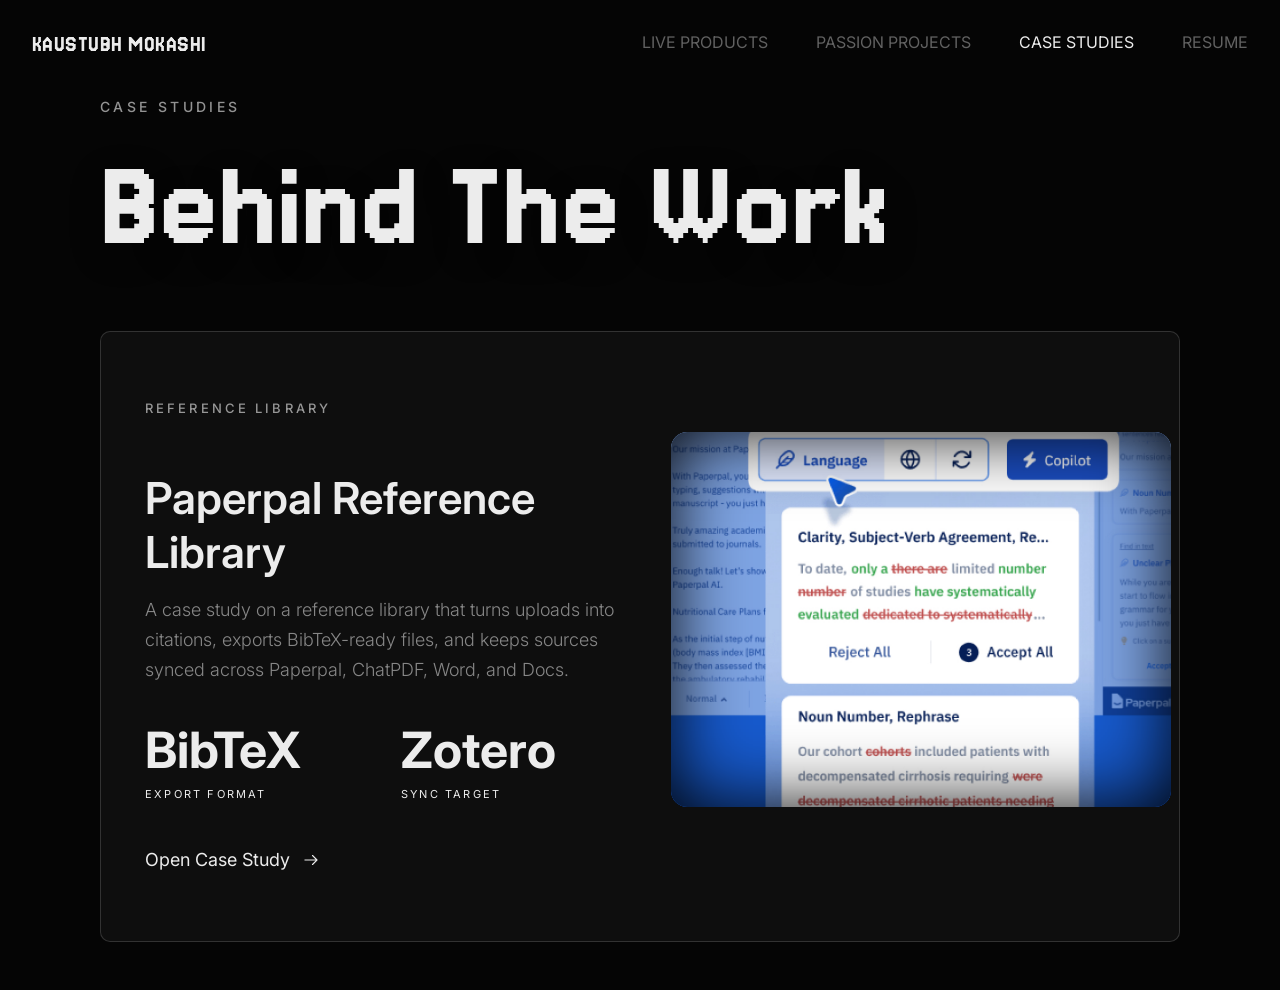
==== case-studies.html @ 6aa4294c "Fix CSV fetch for local and hosted" ====
<!DOCTYPE html>
<html lang="en">
  <head>
    <meta charset="UTF-8" />
    <meta name="viewport" content="width=device-width, initial-scale=1.0" />
    <title>Case Studies | Kaustubh Mokashi</title>
    <meta property="og:title" content="Kaustubh Mokashi — Case Studies" />
    <meta property="og:description" content="UX case studies and product narratives by Kaustubh Mokashi." />
    <meta property="og:image" content="./thumbnail.svg" />
    <meta property="og:type" content="website" />
    <meta name="twitter:card" content="summary_large_image" />
    <meta name="twitter:title" content="Kaustubh Mokashi — Case Studies" />
    <meta name="twitter:description" content="UX case studies and product narratives by Kaustubh Mokashi." />
    <meta name="twitter:image" content="./thumbnail.svg" />
    <link rel="preconnect" href="https://fonts.googleapis.com" />
    <link rel="preconnect" href="https://fonts.gstatic.com" crossorigin />
    <link
      href="https://fonts.googleapis.com/css2?family=Inter:wght@300;400;500;600&family=Jersey+15&family=Noto+Sans:wght@300;400;500;600&family=Oswald:wght@400&display=swap"
      rel="stylesheet"
    />
    <link rel="icon" type="image/svg+xml" href="./favicon.svg?v=1" />
    <link rel="stylesheet" href="./styles.css?v=19" />
  </head>
  <body class="page-live">
    <a class="site-title site-title-link" href="https://www.kaustubhmokashi.com">KAUSTUBH MOKASHI</a>
    <button
      class="top-menu-toggle"
      type="button"
      aria-expanded="false"
      aria-controls="primary-menu"
      aria-label="Open menu"
    >
      <span></span>
      <span></span>
      <span></span>
    </button>
    <nav class="top-menu" id="primary-menu" aria-label="Primary">
      <a class="top-menu-link" href="./live-products.html">Live Products</a>
      <a class="top-menu-link" href="./passion-projects.html">Passion projects</a>
      <a class="top-menu-link is-active" href="./case-studies.html">Case Studies</a>
      <a class="top-menu-link" href="./resume.html">Resume</a>
    </nav>
    <svg class="drag-guide" aria-hidden="true">
      <line class="drag-guide-line" x1="0" y1="0" x2="0" y2="0"></line>
    </svg>
    <div class="drag-guide-label" aria-hidden="true">
      <span class="drag-guide-text">dx: 0,  dy: 0</span>
    </div>
    <main class="page-shell page-shell-centered">
      <section
        class="page-panel page-panel-centered page-panel-live"
        aria-label="Case Studies"
        data-csv="./data/case-studies.csv"
      >
        <p class="page-kicker">Case Studies</p>
        <h1
          class="page-heading case-studies-heading repairable-title"
          data-repairable-title="case-studies-page-title"
        >
          <span class="repairable-text-content">Behind The Work</span>
          <span
            class="interactive-corner interactive-corner-top-left text-edit-corner"
            aria-hidden="true"
          ></span>
          <span
            class="interactive-corner interactive-corner-top-right text-edit-corner"
            aria-hidden="true"
          ></span>
          <span
            class="interactive-corner interactive-corner-bottom-left text-edit-corner"
            aria-hidden="true"
          ></span>
          <span
            class="interactive-corner interactive-corner-bottom-right text-edit-corner"
            aria-hidden="true"
          ></span>
        </h1>
        <article
          class="product-block product-block-centered product-block-live product-block-featured-live"
          aria-labelledby="case-study-paperpal-title"
          data-csv-index="1"
        >
          <div class="product-block-top" aria-label="Paperpal Reference Library overview">
            <div class="product-block-body product-block-body-centered">
              <div class="product-block-header product-block-header-centered">
                <p class="product-block-kicker">Reference Library</p>
                <h2
                  class="product-block-title repairable-title"
                  id="case-study-paperpal-title"
                  data-repairable-title="case-study-paperpal-title"
                >
                  <span class="repairable-text-content">Paperpal Reference Library</span>
                  <span
                    class="interactive-corner interactive-corner-top-left text-edit-corner"
                    aria-hidden="true"
                  ></span>
                  <span
                    class="interactive-corner interactive-corner-top-right text-edit-corner"
                    aria-hidden="true"
                  ></span>
                  <span
                    class="interactive-corner interactive-corner-bottom-left text-edit-corner"
                    aria-hidden="true"
                  ></span>
                  <span
                    class="interactive-corner interactive-corner-bottom-right text-edit-corner"
                    aria-hidden="true"
                  ></span>
                </h2>
              </div>
              <p class="product-body-copy">
                A case study on a reference library that turns uploads into citations, exports
                BibTeX-ready files, and keeps sources synced across Paperpal, ChatPDF, Word, and Docs.
              </p>
              <div class="product-stats-row" aria-label="Paperpal Reference Library highlights">
                <div class="product-stat">
                  <span class="product-stat-value">BibTeX</span>
                  <span class="product-stat-label">Export Format</span>
                </div>
                <div class="product-stat">
                  <span class="product-stat-value">Zotero</span>
                  <span class="product-stat-label">Sync Target</span>
                </div>
              </div>
              <a
                class="product-block-link product-block-link-full"
                href="./case-studies/paperpal-reference-library.html"
              >
                Open Case Study
                <svg class="cta-arrow" aria-hidden="true" viewBox="0 0 22 22" role="presentation"><path fill-rule="evenodd" clip-rule="evenodd" d="M12.3473 5.01405C12.4762 4.8853 12.651 4.81299 12.8332 4.81299C13.0154 4.81299 13.1901 4.8853 13.319 5.01405L18.819 10.5141C18.9478 10.643 19.0201 10.8177 19.0201 10.9999C19.0201 11.1821 18.9478 11.3568 18.819 11.4857L13.319 16.9857C13.2561 17.0533 13.1802 17.1074 13.0958 17.145C13.0115 17.1826 12.9205 17.2028 12.8281 17.2044C12.7358 17.2061 12.6441 17.1891 12.5585 17.1545C12.4729 17.1199 12.3952 17.0685 12.3299 17.0032C12.2646 16.9379 12.2131 16.8601 12.1786 16.7745C12.144 16.6889 12.127 16.5972 12.1286 16.5049C12.1303 16.4126 12.1505 16.3216 12.188 16.2372C12.2256 16.1529 12.2798 16.077 12.3473 16.014L16.674 11.6874H3.6665C3.48417 11.6874 3.3093 11.615 3.18037 11.486C3.05144 11.3571 2.979 11.1822 2.979 10.9999C2.979 10.8175 3.05144 10.6427 3.18037 10.5137C3.3093 10.3848 3.48417 10.3124 3.6665 10.3124H16.674L12.3473 5.98572C12.2186 5.85681 12.1463 5.68207 12.1463 5.49988C12.1463 5.3177 12.2186 5.14296 12.3473 5.01405Z"/></svg>
              </a>
            </div>
            <div class="product-visual-column">
              <figure class="product-visual-placeholder" aria-label="Paperpal Reference Library image placeholder">
                <div class="product-visual-frame">
                  <span class="product-visual-label">Case Study Preview</span>
                </div>
              </figure>
            </div>
          </div>
        </article>
      </section>
    </main>
    <div class="personal-cursor" aria-hidden="true">
      <svg
        width="22"
        height="22"
        viewBox="0 0 22 22"
        fill="none"
        xmlns="http://www.w3.org/2000/svg"
      >
        <g filter="url(#personal-cursor-shadow)">
          <path
            d="M7.70778 17.5249L2.56947 2.844C2.28453 2.02988 3.09489 1.2611 3.89289 1.58848L17.9799 7.36777C18.9193 7.75316 18.7528 9.13125 17.7487 9.28187L12.0025 10.1438C11.5989 10.2043 11.2725 10.5041 11.178 10.9011L9.62444 17.4261C9.39316 18.3975 8.03764 18.4673 7.70778 17.5249Z"
            fill="#FFF"
            stroke="#FFF"
            stroke-width="1"
          />
        </g>
        <defs>
          <filter
            id="personal-cursor-shadow"
            x="0.00000977516"
            y="-0.00000548363"
            width="21.1108"
            height="21.7046"
            filterUnits="userSpaceOnUse"
            color-interpolation-filters="sRGB"
          >
            <feFlood flood-opacity="0" result="BackgroundImageFix" />
            <feColorMatrix
              in="SourceAlpha"
              type="matrix"
              values="0 0 0 0 0 0 0 0 0 0 0 0 0 0 0 0 0 0 127 0"
              result="hardAlpha"
            />
            <feOffset dy="1" />
            <feGaussianBlur stdDeviation="1.005" />
            <feComposite in2="hardAlpha" operator="out" />
            <feColorMatrix
              type="matrix"
              values="0 0 0 0 0 0 0 0 0 0 0 0 0 0 0 0 0 0 0.28 0"
            />
            <feBlend
              mode="normal"
              in2="BackgroundImageFix"
              result="effect1_dropShadow_134_2658"
            />
            <feBlend
              mode="normal"
              in="SourceGraphic"
              in2="effect1_dropShadow_134_2658"
              result="shape"
            />
          </filter>
        </defs>
      </svg>
      <span class="personal-cursor-label">You</span>
    </div>
    <div class="return-cursor" aria-hidden="true">
      <svg
        width="22"
        height="22"
        viewBox="0 0 22 22"
        fill="none"
        xmlns="http://www.w3.org/2000/svg"
      >
        <g filter="url(#return-cursor-shadow)">
          <path
            d="M7.70778 17.5249L2.56947 2.844C2.28453 2.02988 3.09489 1.2611 3.89289 1.58848L17.9799 7.36777C18.9193 7.75316 18.7528 9.13125 17.7487 9.28187L12.0025 10.1438C11.5989 10.2043 11.2725 10.5041 11.178 10.9011L9.62444 17.4261C9.39316 18.3975 8.03764 18.4673 7.70778 17.5249Z"
            fill="#29A146"
            stroke="#FFF"
            stroke-width="1"
          />
        </g>
        <defs>
          <filter
            id="return-cursor-shadow"
            x="0.00000977516"
            y="-0.00000548363"
            width="21.1108"
            height="21.7046"
            filterUnits="userSpaceOnUse"
            color-interpolation-filters="sRGB"
          >
            <feFlood flood-opacity="0" result="BackgroundImageFix" />
            <feColorMatrix
              in="SourceAlpha"
              type="matrix"
              values="0 0 0 0 0 0 0 0 0 0 0 0 0 0 0 0 0 0 127 0"
              result="hardAlpha"
            />
            <feOffset dy="1" />
            <feGaussianBlur stdDeviation="1.005" />
            <feComposite in2="hardAlpha" operator="out" />
            <feColorMatrix
              type="matrix"
              values="0 0 0 0 0 0 0 0 0 0 0 0 0 0 0 0 0 0 0.28 0"
            />
            <feBlend
              mode="normal"
              in2="BackgroundImageFix"
              result="effect1_dropShadow_134_2658"
            />
            <feBlend
              mode="normal"
              in="SourceGraphic"
              in2="effect1_dropShadow_134_2658"
              result="shape"
            />
          </filter>
        </defs>
      </svg>
      <span class="personal-cursor-label return-cursor-label">
        <span class="return-cursor-name">Kaustubh Mokashi</span>
        <span class="return-cursor-comment" data-full-comment=""></span>
        <span class="return-cursor-prompt"></span>
      </span>
    </div>
    <script src="./script.js?v=20"></script>
  </body>
</html>
---- styles.css ----
* {
  box-sizing: border-box;
}

html,
body {
  margin: 0;
  min-height: 100%;
}

body {
  background: #050505;
  overflow-x: hidden;
  overflow-y: auto;
}

body.lightbox-open {
  overflow: hidden;
}

.corner-frame-link {
  position: fixed;
  left: 32px;
  bottom: 32px;
  width: 76px;
  aspect-ratio: 76 / 123;
  display: block;
  user-select: none;
  z-index: 10;
  opacity: 0;
  animation: site-title-fade-in 420ms ease forwards;
  animation-delay: 1.02s;
}

.corner-frame {
  display: block;
  width: 100%;
  height: auto;
  object-fit: contain;
}

.corner-frame-chip {
  position: absolute;
  top: 0;
  left: 50%;
  display: inline-flex;
  align-items: center;
  justify-content: center;
  padding: 6px 8px;
  border-radius: 2px;
  background: #29a146;
  color: #ececec;
  font-family: "Noto Sans", sans-serif;
  font-size: 12px;
  font-weight: 400;
  line-height: 16px;
  letter-spacing: 0;
  white-space: nowrap;
  opacity: 0;
  transform: translate(-50%, calc(-100% - 4px));
  pointer-events: none;
}

a[href]::after,
button::after {
  content: "";
  position: absolute;
  inset: -4px;
  border: 0.5px solid transparent;
  pointer-events: none;
}

a[href]:hover::after,
a[href]:focus-visible::after,
button:hover::after,
button:focus-visible::after {
  border-color: #29a146;
  border-width: 1.5px;
}

.corner-frame-link:hover .corner-frame-chip,
.corner-frame-link:focus-visible .corner-frame-chip {
  opacity: 1;
}

.interactive-corner {
  position: absolute;
  width: 4px;
  height: 4px;
  background: #ececec;
  border: 0.5px solid #29a146;
  box-sizing: border-box;
  opacity: 0;
  pointer-events: none;
}

.interactive-corner-top-left {
  top: -6px;
  left: -6px;
}

.interactive-corner-top-right {
  top: -6px;
  right: -6px;
}

.interactive-corner-bottom-left {
  bottom: -6px;
  left: -6px;
}

.interactive-corner-bottom-right {
  right: -6px;
  bottom: -6px;
}

html,
body,
body *,
body *::before,
body *::after {
  cursor:
    url("data:image/svg+xml,%3Csvg xmlns='http://www.w3.org/2000/svg' width='1' height='1' viewBox='0 0 1 1'%3E%3C/svg%3E")
      0 0,
    none !important;
}

.site-title {
  position: absolute;
  top: 32px;
  left: 32px;
  margin: 0;
  color: #ececec;
  font-family: "Jersey 15", sans-serif;
  font-size: 24px;
  font-weight: 400;
  line-height: 1;
  letter-spacing: 0.02em;
  opacity: 0;
  animation: site-title-fade-in 420ms ease forwards;
  animation-delay: 1.02s;
}

.site-title-link {
  display: inline-block;
  padding: 8px 16px;
  margin: -8px -16px;
  text-decoration: none;
}

.site-title-link::after {
  inset: 0;
}

.top-menu {
  position: absolute;
  top: 32px;
  right: 32px;
  display: flex;
  align-items: center;
  justify-content: flex-end;
  gap: 48px;
  z-index: 40;
  opacity: 0;
  animation: site-title-fade-in 420ms ease forwards;
  animation-delay: 1.02s;
}

.top-menu-toggle {
  display: none;
  position: fixed;
  top: 32px;
  right: 32px;
  width: 20px;
  height: 20px;
  padding: 0;
  border: 0;
  background: transparent;
  z-index: 45;
  opacity: 0;
  animation: site-title-fade-in 420ms ease forwards;
  animation-delay: 1.02s;
}

.top-menu-toggle span {
  position: absolute;
  left: 0;
  width: 20px;
  height: 1.5px;
  background: #ececec;
  transform-origin: center;
  transition: transform 160ms ease, opacity 160ms ease;
}

.top-menu-toggle span:nth-child(1) {
  top: 3px;
}

.top-menu-toggle span:nth-child(2) {
  top: 9px;
}

.top-menu-toggle span:nth-child(3) {
  top: 15px;
}

body.menu-open .top-menu-toggle span:nth-child(1) {
  transform: translateY(6px) rotate(45deg);
}

body.menu-open .top-menu-toggle span:nth-child(2) {
  opacity: 0;
}

body.menu-open .top-menu-toggle span:nth-child(3) {
  transform: translateY(-6px) rotate(-45deg);
}

.top-menu-link {
  position: relative;
  display: inline-block;
  padding: 8px 16px;
  margin: -8px -16px;
  color: rgba(236, 236, 236, 0.4);
  font-family: "Inter", sans-serif;
  font-size: 16px;
  font-weight: 400;
  line-height: normal;
  text-decoration: none;
  text-transform: uppercase;
}

.top-menu-link::after {
  inset: 0;
}

.top-menu-link:hover,
.top-menu-link:focus-visible {
  color: #ececec;
}

.top-menu-link.is-active {
  color: #ececec;
}

.page-shell {
  min-height: 100vh;
  padding: 100px 32px 48px 100px;
  display: flex;
  align-items: flex-start;
  justify-content: flex-start;
}

.page-panel {
  width: min(100%, 1200px);
  display: flex;
  flex-direction: column;
  align-items: flex-start;
  gap: 20px;
  text-align: left;
}

.page-passion {
  position: relative;
}

.page-passion::before,
.page-passion::after {
  content: "";
  position: fixed;
  pointer-events: none;
  z-index: 0;
  border-radius: 999px;
  filter: blur(48px);
}

.page-passion::before {
  top: 120px;
  right: 6vw;
  width: 360px;
  height: 360px;
  background: radial-gradient(circle, rgba(210, 79, 41, 0.22) 0%, rgba(210, 79, 41, 0) 72%);
}

.page-passion::after {
  top: 520px;
  left: 4vw;
  width: 420px;
  height: 420px;
  background: radial-gradient(circle, rgba(41, 161, 70, 0.14) 0%, rgba(41, 161, 70, 0) 72%);
}

.page-panel-passion {
  position: relative;
  z-index: 1;
  gap: 32px;
}

.page-panel-passion::before {
  display: none;
}

.page-panel-passion .page-kicker {
  color: rgba(236, 236, 236, 0.62);
}

.page-panel-passion .page-heading {
  max-width: 1200px;
  white-space: nowrap;
  text-shadow: 0 10px 34px rgba(0, 0, 0, 0.32);
}

.page-panel-passion .page-copy {
  max-width: 980px;
  color: rgba(236, 236, 236, 0.66);
}

.page-live {
  position: relative;
}

.page-live::before,
.page-live::after {
  content: "";
  position: fixed;
  pointer-events: none;
  z-index: 0;
  border-radius: 999px;
  filter: blur(48px);
}

.page-live::before {
  top: 120px;
  right: 8vw;
  width: 380px;
  height: 380px;
  background: radial-gradient(circle, rgba(41, 161, 70, 0.18) 0%, rgba(41, 161, 70, 0) 72%);
}

.page-live::after {
  top: 520px;
  left: 5vw;
  width: 460px;
  height: 460px;
  background: radial-gradient(circle, rgba(60, 118, 255, 0.14) 0%, rgba(60, 118, 255, 0) 72%);
}

.page-passion::before,
.page-passion::after,
.page-live::before,
.page-live::after {
  display: none;
}

.page-panel-live {
  position: relative;
  z-index: 1;
  gap: 32px;
}

.page-panel-live::before {
  display: none;
}

.page-panel-live .page-kicker {
  color: rgba(236, 236, 236, 0.62);
}

.page-panel-live .page-heading {
  max-width: 1200px;
  white-space: nowrap;
  text-shadow: 0 10px 34px rgba(0, 0, 0, 0.32);
}

.page-panel-live .page-copy {
  max-width: 980px;
  color: rgba(236, 236, 236, 0.66);
}

.case-studies-heading {
  font-size: clamp(54px, 8vw, 112px);
  letter-spacing: 0;
}

.page-shell-centered {
  padding-inline: 32px;
  justify-content: center;
}

.page-panel-centered {
  width: 1080px;
  max-width: calc(100vw - 64px);
  align-items: flex-start;
  text-align: left;
}

.page-kicker {
  margin: 0;
  color: rgba(236, 236, 236, 0.54);
  font-family: "Inter", sans-serif;
  font-size: 14px;
  font-weight: 500;
  line-height: 1;
  letter-spacing: 0.24em;
  text-transform: uppercase;
}

.page-heading {
  margin: 0;
  color: #ececec;
  font-family: "Jersey 15", sans-serif;
  font-size: clamp(60px, 12vw, 132px);
  font-weight: 400;
  line-height: 0.92;
  letter-spacing: 0;
  max-width: calc(100vw - 132px);
  white-space: normal;
}

.page-copy {
  margin: 0;
  max-width: 920px;
  color: rgba(236, 236, 236, 0.72);
  font-family: "Inter", sans-serif;
  font-size: clamp(16px, 2.2vw, 20px);
  font-weight: 300;
  line-height: 1.5;
}

.passion-repo-callout {
  width: min(100%, 1080px);
  margin-top: 24px;
  padding: 20px 24px;
  border: 1px solid rgba(236, 236, 236, 0.14);
  background:
    linear-gradient(135deg, rgba(236, 236, 236, 0.05), rgba(236, 236, 236, 0.015)),
    linear-gradient(180deg, rgba(210, 79, 41, 0.08), rgba(210, 79, 41, 0)),
    rgba(8, 8, 8, 0.96);
  box-shadow: 0 20px 60px rgba(0, 0, 0, 0.26);
  display: flex;
  align-items: center;
  justify-content: space-between;
  gap: 24px;
  position: relative;
  overflow: hidden;
}

.passion-repo-callout::before {
  content: "";
  position: absolute;
  top: 0;
  left: 0;
  bottom: 0;
  width: 3px;
  background: linear-gradient(180deg, #ececec 0%, #29a146 100%);
  opacity: 0.8;
}

.passion-repo-callout::after {
  content: "";
  position: absolute;
  right: -80px;
  bottom: -120px;
  width: 240px;
  height: 240px;
  border-radius: 999px;
  background: none;
  filter: none;
  pointer-events: none;
  display: none;
}

.passion-repo-callout-copy {
  position: relative;
  z-index: 1;
  display: flex;
  flex-direction: column;
  gap: 8px;
  max-width: 680px;
}

.passion-repo-callout-kicker {
  margin: 0;
  color: rgba(236, 236, 236, 0.54);
  font-family: "Inter", sans-serif;
  font-size: 13px;
  font-weight: 500;
  line-height: 1;
  letter-spacing: 0.24em;
  text-transform: uppercase;
}

.passion-repo-callout-text {
  margin: 0;
  color: rgba(236, 236, 236, 0.72);
  font-family: "Inter", sans-serif;
  font-size: 16px;
  font-weight: 300;
  line-height: 1.55;
  white-space: nowrap;
}

.passion-repo-callout-link {
  flex: 0 0 auto;
  margin-top: 0;
  min-width: 196px;
  position: relative;
  z-index: 1;
}

.product-block {
  width: min(100%, 1080px);
  margin-top: 32px;
  padding: 0;
  border-radius: 10px;
  border: 1px solid rgba(236, 236, 236, 0.16);
  background: rgba(236, 236, 236, 0.04);
  box-shadow: none;
  position: relative;
  overflow: hidden;
  opacity: 1;
  transform: translateY(0);
  transition: opacity 900ms ease, transform 900ms ease;
}

.reveal-ready .product-block {
  opacity: 0;
  transform: translateY(32px);
}

.reveal-ready .product-block.is-visible {
  opacity: 1;
  transform: translateY(0);
}

@media (prefers-reduced-motion: reduce) {
  .reveal-ready .product-block {
    opacity: 1;
    transform: translateY(0);
  }
}

.product-block-passion {
  background: rgba(236, 236, 236, 0.04);
}

.product-block-passion::before {
  content: "";
  position: absolute;
  inset: 0;
  background: none;
  pointer-events: none;
}

.product-block-live {
  background: rgba(236, 236, 236, 0.04);
}

.product-block-live::before {
  content: "";
  position: absolute;
  inset: 0;
  background: none;
  pointer-events: none;
}

.product-block-live > * {
  position: relative;
  z-index: 1;
}

.product-block-featured-live {
  border-color: rgba(236, 236, 236, 0.16);
  background: rgba(236, 236, 236, 0.04);
  box-shadow: none;
}

.product-block-featured-live::before {
  background: none;
}

.product-block-passion > * {
  position: relative;
  z-index: 1;
}

.product-block-featured-passion {
  border-color: rgba(236, 236, 236, 0.16);
  background: rgba(236, 236, 236, 0.04);
  box-shadow: none;
}

.product-block-featured-passion::before {
  background: none;
}

.product-feature-flag {
  margin: 0;
  display: inline-flex;
  align-items: center;
  gap: 10px;
  color: #ececec;
  font-family: "Inter", sans-serif;
  font-size: 12px;
  font-weight: 600;
  line-height: 1;
  letter-spacing: 0.2em;
  text-transform: uppercase;
}

.product-feature-flag::before {
  content: "";
  width: 10px;
  height: 10px;
  border-radius: 999px;
  background: #29a146;
  box-shadow: 0 0 18px rgba(41, 161, 70, 0.55);
}

.product-block-featured-passion::after {
  top: 20px;
  right: 20px;
  font-size: 28px;
  color: rgba(236, 236, 236, 0.14);
}

.project-lock {
  position: relative;
  overflow: visible;
}

.project-lock-mount {
  min-height: 0;
}

.project-lock-placeholder {
  min-height: 0;
  border: none;
  background:
    linear-gradient(rgba(236, 236, 236, 0.02), rgba(236, 236, 236, 0.02)),
    #0a0a0a;
}

.project-lock-overlay {
  position: absolute;
  top: 0;
  right: -48px;
  bottom: 0;
  left: -48px;
  display: flex;
  align-items: center;
  justify-content: center;
  padding: 32px;
  background: rgba(5, 5, 5, 0.28);
  backdrop-filter: blur(18px);
  -webkit-backdrop-filter: blur(18px);
  opacity: 0;
  pointer-events: none;
  transition: opacity 180ms ease;
  z-index: 6;
}


.project-lock.is-locked .project-lock-overlay {
  opacity: 1;
  pointer-events: auto;
}

.project-lock-panel {
  width: min(100%, 520px);
  padding: 32px;
  border: 1px solid rgba(236, 236, 236, 0.16);
  background: rgba(5, 5, 5, 0.84);
}

.project-lock-eyebrow {
  margin: 0 0 16px;
  color: rgba(236, 236, 236, 0.54);
  font-family: "Inter", sans-serif;
  font-size: 12px;
  font-weight: 500;
  line-height: 1;
  letter-spacing: 0.2em;
  text-transform: uppercase;
}

.project-lock-title {
  margin: 0;
  color: #ececec;
  font-family: "Inter", sans-serif;
  font-size: 28px;
  font-weight: 500;
  line-height: 1.15;
}

.project-lock-copy {
  margin: 16px 0 0;
  color: rgba(236, 236, 236, 0.72);
  font-family: "Inter", sans-serif;
  font-size: 16px;
  font-weight: 300;
  line-height: 1.6;
}

.project-lock-form {
  display: grid;
  grid-template-columns: minmax(0, 1fr) auto;
  gap: 8px;
  margin-top: 24px;
}

.project-lock-label {
  position: absolute;
  width: 1px;
  height: 1px;
  padding: 0;
  margin: -1px;
  overflow: hidden;
  clip: rect(0, 0, 0, 0);
  white-space: nowrap;
  border: 0;
}

.project-lock-input-wrap {
  position: relative;
}

.project-lock-input {
  min-width: 0;
  width: 100%;
  padding: 16px;
  padding-right: 52px;
  border: 1px solid rgba(236, 236, 236, 0.16);
  border-radius: 0;
  color: #ececec;
  background: rgba(236, 236, 236, 0.06);
  font-family: "Inter", sans-serif;
  font-size: 16px;
  font-weight: 400;
  line-height: 1;
  outline: none;
}

.project-lock-input::placeholder {
  color: rgba(236, 236, 236, 0.32);
}

.project-lock-input:focus {
  border-color: rgba(41, 161, 70, 0.9);
}

.project-lock-visibility {
  position: absolute;
  top: 50%;
  right: 12px;
  display: inline-flex;
  align-items: center;
  justify-content: center;
  width: 28px;
  height: 28px;
  padding: 0;
  border: 0;
  color: rgba(236, 236, 236, 0.72);
  background: transparent;
  transform: translateY(-50%);
  cursor: pointer;
}

.project-lock-visibility-icon {
  display: block;
}

.project-lock-visibility-slash {
  opacity: 1;
}

.project-lock-visibility[aria-pressed="true"] .project-lock-visibility-slash {
  opacity: 0;
}

.project-lock-button {
  padding: 16px 20px;
  border: 0;
  color: #050505;
  background: #ececec;
  font-family: "Inter", sans-serif;
  font-size: 14px;
  font-weight: 500;
  line-height: 1;
  text-transform: uppercase;
  cursor: pointer;
}

.project-lock-error {
  min-height: 18px;
  margin: 12px 0 0;
  color: #f07b9a;
  font-family: "Inter", sans-serif;
  font-size: 13px;
  font-weight: 400;
  line-height: 1.4;
}

.product-block-centered {
  width: 100%;
  margin-inline: auto;
}

.product-block-top {
  display: grid;
  grid-template-columns: minmax(0, 1fr) minmax(0, 508px);
  gap: 48px;
  align-items: start;
}

.product-visual-column {
  display: flex;
  flex-direction: column;
  gap: 16px;
  align-items: flex-end;
  padding-right: 8px;
}

.product-block-header {
  display: flex;
  flex-direction: column;
  align-items: flex-start;
  gap: 16px;
}

.product-header-badges {
  display: flex;
  flex-wrap: wrap;
  align-items: center;
  gap: 10px;
}

.product-block-header-centered {
  align-items: flex-start;
}

.product-block-body {
  padding-top: 70px;
  padding-bottom: 70px;
  padding-left: 44px;
}

.product-block-kicker {
  font-size: 11px;
  font-weight: 400;
  letter-spacing: 0.2em;
  color: #ececec;
}

.product-context-row {
  display: flex;
  flex-wrap: wrap;
  align-items: baseline;
  gap: 12px;
  width: 100%;
}

.product-block-kicker {
  margin: 0;
  color: rgba(236, 236, 236, 0.54);
  font-family: "Inter", sans-serif;
  font-size: 13px;
  font-weight: 500;
  line-height: 1;
  letter-spacing: 0.24em;
  text-transform: uppercase;
}

.product-block-passion .product-block-kicker {
  color: rgba(236, 236, 236, 0.62);
}

.product-block-live .product-block-kicker {
  color: rgba(236, 236, 236, 0.62);
}

.product-sequence {
  margin: 0;
  display: inline-flex;
  align-items: center;
  gap: 8px;
  color: rgba(236, 236, 236, 0.82);
  font-family: "Inter", sans-serif;
  font-size: 18px;
  font-weight: 600;
  line-height: 1;
  letter-spacing: 0.08em;
  text-transform: uppercase;
}

.product-sequence-index {
  color: rgba(236, 236, 236, 0.88);
}

.product-sequence-divider {
  color: rgba(236, 236, 236, 0.46);
  letter-spacing: 0;
}

.product-sequence-label {
  color: rgba(236, 236, 236, 0.56);
  display: none;
}

.product-context-row .product-sequence {
  flex: 0 0 auto;
  margin-top: 0;
}

.product-context-row .product-block-kicker {
  margin: 0;
}

.product-block-featured-live .product-sequence {
  color: rgba(236, 236, 236, 0.76);
}

.product-block-featured-passion .product-sequence {
  color: rgba(236, 236, 236, 0.76);
}

.product-block-featured-live .product-sequence-index {
  color: #29a146;
}

.product-block-featured-live .product-sequence-divider {
  color: rgba(41, 161, 70, 0.54);
}

.product-block-featured-passion .product-sequence-index {
  color: #d24f29;
}

.product-block-featured-passion .product-sequence-divider {
  color: rgba(210, 79, 41, 0.54);
}

.product-block-featured-passion .product-block-title {
  font-size: 44px;
  font-weight: 600;
}

.product-block-featured-live .product-block-title {
  font-size: 44px;
  font-weight: 600;
}

.product-block-passion .product-block-title {
  line-height: 0.98;
}

.product-block-title {
  margin: 0;
  margin-top: 40px;
  color: #ececec;
  font-family: "Inter", sans-serif;
  font-size: 36px;
  font-weight: 700;
  line-height: 54px;
  max-width: 503px;
}

.product-block-title + .product-body-copy {
  margin-top: 24px;
}

.product-stats-row + .product-block-link,
.product-stats-row + .product-block-link-row {
  margin-top: 24px;
}

.product-stats-row {
  display: flex;
  align-items: flex-start;
  gap: 100px;
  margin-top: 24px;
}

.product-stat {
  display: flex;
  flex-direction: column;
  gap: 12px;
}

.product-stat-value {
  color: #ececec;
  font-family: "Inter", sans-serif;
  font-size: 50px;
  font-weight: 700;
  line-height: 1;
}

.product-stat-label {
  color: #ececec;
  font-family: "Inter", sans-serif;
  font-size: 11px;
  font-weight: 400;
  letter-spacing: 0.2em;
  text-transform: uppercase;
}

@media (max-width: 900px) {
  .product-stats-row {
    gap: 48px;
    margin-top: 24px;
  }
}

.product-block-meta {
  display: grid;
  grid-template-columns: repeat(2, minmax(0, 1fr));
  gap: 24px;
  width: 100%;
}

.case-study-layout {
  display: flex;
  flex-direction: column;
  gap: 32px;
  margin-top: 32px;
}

.case-study-section {
  display: flex;
  flex-direction: column;
  gap: 12px;
  padding: 24px;
  border-radius: 16px;
  border: 1px solid rgba(41, 161, 70, 0.18);
  background: rgba(5, 5, 5, 0.8);
  box-shadow:
    inset 0 1px 0 rgba(236, 236, 236, 0.06),
    0 16px 48px rgba(0, 0, 0, 0.4);
}

.case-study-section .product-block-kicker {
  color: rgba(41, 161, 70, 0.9);
  font-weight: 600;
  letter-spacing: 0.28em;
}

.case-study-section .product-body-copy {
  color: rgba(236, 236, 236, 0.9);
  font-size: 17px;
  line-height: 1.75;
}

.case-study-accent {
  color: #29a146;
  font-weight: 600;
}

.case-study-list {
  margin: 0;
  padding-left: 18px;
  color: rgba(236, 236, 236, 0.88);
  font-family: "Inter", sans-serif;
  font-size: 16px;
  line-height: 1.6;
}

.case-study-gallery {
  display: grid;
  grid-template-columns: repeat(2, minmax(0, 1fr));
  gap: 16px;
  margin-top: 24px;
}

.case-study-gallery-compact {
  grid-template-columns: repeat(2, minmax(0, 1fr));
  gap: 12px;
}

.case-study-figure {
  margin: 0;
  border-radius: 12px;
  overflow: hidden;
  border: 1px solid rgba(236, 236, 236, 0.12);
  background: rgba(5, 5, 5, 0.4);
  box-shadow: 0 20px 60px rgba(0, 0, 0, 0.4);
}

.case-study-figure img {
  display: block;
  width: 100%;
  height: auto;
  cursor: zoom-in;
}

.case-study-figure figcaption {
  padding: 12px 14px;
  color: rgba(236, 236, 236, 0.64);
  font-family: "Inter", sans-serif;
  font-size: 12px;
  letter-spacing: 0.18em;
  text-transform: uppercase;
}

.case-study-lightbox {
  position: fixed;
  inset: 0;
  z-index: 80;
  display: flex;
  align-items: center;
  justify-content: center;
  gap: 16px;
  padding: 32px;
  background: rgba(5, 5, 5, 0.88);
  opacity: 0;
  pointer-events: none;
  transition: opacity 0.2s ease;
}

.case-study-lightbox.is-active {
  opacity: 1;
  pointer-events: auto;
}

.case-study-lightbox-frame {
  max-width: min(1000px, 90vw);
  max-height: min(80vh, 900px);
  display: flex;
  flex-direction: column;
  gap: 16px;
  padding: 20px;
  border-radius: 18px;
  border: 1px solid rgba(236, 236, 236, 0.12);
  background: rgba(10, 10, 10, 0.96);
  box-shadow: 0 24px 80px rgba(0, 0, 0, 0.6);
}

.case-study-lightbox-image {
  max-width: 100%;
  max-height: 70vh;
  border-radius: 12px;
  border: 1px solid rgba(236, 236, 236, 0.08);
  object-fit: contain;
  background: rgba(0, 0, 0, 0.2);
}

.case-study-lightbox-caption {
  margin: 0;
  color: rgba(236, 236, 236, 0.78);
  font-family: "Inter", sans-serif;
  font-size: 13px;
  letter-spacing: 0.16em;
  text-transform: uppercase;
}

.case-study-lightbox-close,
.case-study-lightbox-nav {
  border: 1px solid rgba(41, 161, 70, 0.65);
  background: rgba(41, 161, 70, 0.16);
  color: #ececec;
  font-family: "Inter", sans-serif;
  font-size: 12px;
  font-weight: 600;
  letter-spacing: 0.18em;
  text-transform: uppercase;
  padding: 8px 14px;
  border-radius: 999px;
  cursor: pointer;
  transition: transform 0.2s ease, background 0.2s ease, border-color 0.2s ease;
}

.case-study-lightbox-close:hover,
.case-study-lightbox-nav:hover {
  background: rgba(41, 161, 70, 0.24);
  border-color: rgba(41, 161, 70, 0.9);
  transform: translateY(-1px);
}

.case-study-lightbox-close {
  position: absolute;
  top: 24px;
  right: 24px;
}

.case-study-lightbox-nav {
  min-width: 70px;
}

@media (max-width: 700px) {
  .case-study-lightbox {
    padding: 20px;
  }

  .case-study-lightbox-frame {
    max-width: 100%;
    padding: 16px;
  }

  .case-study-lightbox-nav {
    position: absolute;
    bottom: 24px;
  }

  .case-study-lightbox-prev {
    left: 24px;
  }

  .case-study-lightbox-next {
    right: 24px;
  }
}

.product-block-meta-centered {
  align-items: flex-start;
  text-align: left;
}

.product-block-meta-row {
  display: none;
  margin-top: 32px;
  padding: 24px 44px 40px;
  border-top: 1px solid rgba(236, 236, 236, 0.12);
}

.product-meta-item {
  display: flex;
  flex-direction: column;
  gap: 6px;
}

.product-meta-label {
  color: rgba(236, 236, 236, 0.4);
  font-family: "Inter", sans-serif;
  font-size: 12px;
  font-weight: 500;
  line-height: 1;
  letter-spacing: 0.2em;
  text-transform: uppercase;
}

.product-meta-value {
  color: #ececec;
  font-family: "Inter", sans-serif;
  font-size: 16px;
  font-weight: 400;
  line-height: 1.45;
}

.product-block-body {
  display: flex;
  flex-direction: column;
  align-items: flex-start;
  gap: 16px;
}

.product-block-body-centered {
  align-items: flex-start;
  text-align: left;
}

.product-visual-placeholder {
  width: 100%;
  margin: 0;
  max-width: 500px;
  margin-top: 100px;
  margin-right: 0;
}

.product-visual-frame {
  display: flex;
  align-items: center;
  justify-content: center;
  width: 500px;
  height: 375px;
  padding: 24px;
  border-radius: 16px;
  border: none;
  background: #0a0a0a;
  box-shadow: inset 0 0 74px #000;
  overflow: hidden;
  position: relative;
}

.product-visual-frame::after {
  content: "";
  position: absolute;
  inset: 0;
  border-radius: inherit;
  box-shadow: inset 0 0 74px #000;
  pointer-events: none;
  z-index: 2;
}

.product-block-passion .product-visual-frame {
  border: none;
  background: #0a0a0a;
  box-shadow: inset 0 0 74px #000;
}

.product-block-live .product-visual-frame {
  border: none;
  background: #0a0a0a;
  box-shadow: inset 0 0 74px #000;
}

.product-block-featured-passion .product-visual-frame-media {
  border: none;
  box-shadow: inset 0 0 74px #000;
}

.product-block-featured-live .product-visual-frame {
  border: none;
  box-shadow: inset 0 0 74px #000;
}

.product-visual-frame-media {
  min-height: auto;
  padding: 0;
  overflow: hidden;
  border: none;
  background: #0a0a0a;
  box-shadow: inset 0 0 74px #000;
}

.product-block-passion .product-visual-frame-media {
  border: none;
  box-shadow: inset 0 0 74px #000;
}

.product-visual-image {
  display: block;
  width: 100%;
  height: 100%;
  object-fit: cover;
}

.product-visual-image-parallax {
  width: 140%;
  height: 140%;
  min-width: 140%;
  min-height: 140%;
  object-fit: cover;
  object-position: center;
  transform: translate(var(--parallax-x, 40px), var(--parallax-y, 40px));
  transition: none;
  will-change: transform;
}

.product-visual-locked {
  width: 100%;
  height: 100%;
  background: #ececec;
}

.project-lock.is-locked .product-visual-frame img,
.project-lock.is-locked .product-visual-frame .product-visual-image-parallax {
  display: none !important;
}

.project-lock.is-locked .product-visual-locked {
  background: #747474;
}

.product-visual-label {
  color: rgba(236, 236, 236, 0.4);
  font-family: "Inter", sans-serif;
  font-size: 13px;
  font-weight: 500;
  line-height: 1;
  letter-spacing: 0.2em;
  text-transform: uppercase;
}

.product-visual-placeholder-copy {
  display: flex;
  flex-direction: column;
  gap: 12px;
  max-width: 300px;
}

.product-visual-placeholder-title {
  margin: 0;
  color: #ececec;
  font-family: "Inter", sans-serif;
  font-size: 28px;
  font-weight: 500;
  line-height: 1.1;
}

.product-visual-placeholder-note {
  margin: 0;
  color: rgba(236, 236, 236, 0.54);
  font-family: "Inter", sans-serif;
  font-size: 15px;
  font-weight: 300;
  line-height: 1.6;
}

.product-body-copy {
  margin: 0;
  max-width: 503px;
  color: rgba(236, 236, 236, 0.54);
  font-family: "Inter", sans-serif;
  font-size: 18px;
  font-weight: 300;
  line-height: 30px;
}

.product-tag-list {
  display: flex;
  flex-wrap: wrap;
  gap: 16px;
}

.product-tag {
  padding: 8px 12px;
  border: 1px solid rgba(236, 236, 236, 0.16);
  color: rgba(236, 236, 236, 0.72);
  font-family: "Inter", sans-serif;
  font-size: 13px;
  font-weight: 400;
  line-height: 1;
  text-transform: uppercase;
}

.product-block-passion .product-tag {
  background: rgba(236, 236, 236, 0.03);
}

.product-block-live .product-tag {
  background: rgba(236, 236, 236, 0.03);
}

.product-block-featured-passion .product-block-meta-row {
  margin-top: 40px;
  padding-top: 32px;
}

.product-block-featured-live .product-block-meta-row {
  margin-top: 40px;
  padding-top: 32px;
}

.product-block-passion .product-block-meta-row {
  margin-top: 36px;
  padding-top: 28px;
}

.product-block-live .product-block-meta-row {
  margin-top: 36px;
  padding-top: 28px;
}

.product-block-passion .product-meta-item {
  padding-top: 12px;
  border-top: 1px solid rgba(236, 236, 236, 0.06);
}

.product-block-live .product-meta-item {
  padding-top: 12px;
  border-top: 1px solid rgba(236, 236, 236, 0.06);
}

.product-block-passion .product-block-link {
  box-shadow: none;
}

.product-block-live .product-block-link {
  box-shadow: none;
}

.product-block-passion .product-block-link:hover,
.product-block-passion .product-block-link:focus-visible {
  opacity: 0.8;
  transform: none;
}

.product-block-live .product-block-link:hover,
.product-block-live .product-block-link:focus-visible {
  opacity: 0.8;
  transform: none;
}

.product-block-featured-passion .product-block-link {
  font-weight: 400;
}

.product-block-featured-live .product-block-link {
  font-weight: 400;
}

.product-block-link {
  position: relative;
  display: inline-flex;
  align-items: center;
  margin-top: 0;
  justify-content: flex-start;
  gap: 8px;
  padding: 8px 16px;
  margin: -8px -16px;
  color: #ececec;
  background: transparent;
  font-family: "Inter", sans-serif;
  font-size: 18px;
  font-weight: 500;
  line-height: 1.2;
  text-decoration: none;
  text-transform: none;
  transition: opacity 140ms ease, transform 140ms ease;
}

.product-block-link:hover,
.product-block-link:focus-visible {
  color: #ececec;
  opacity: 1;
  transform: none;
}

.product-block-link .cta-arrow {
  display: inline-block;
  width: 18px;
  height: 18px;
  margin-left: 4px;
  flex: 0 0 auto;
  transition: transform 200ms ease;
}

.product-block-link .cta-arrow path {
  fill: currentColor;
}

.product-block-link:hover .cta-arrow,
.product-block-link:focus-visible .cta-arrow {
  transform: translateX(8px);
}


.product-block-link[aria-disabled="true"] {
  pointer-events: none;
}

.product-block-link-full {
  display: inline-flex;
  width: auto;
}

.product-block-link-row {
  display: flex;
  flex-wrap: wrap;
  gap: 44px;
  width: auto;
}

.product-block-link-split {
  display: inline-flex;
  width: auto;
}

.product-block-link-row-featured {
  gap: 44px;
}

.product-block-link-full-row {
  display: inline-flex;
  width: auto;
}

.hero-nameplate {
  position: fixed;
  inset: 0;
  pointer-events: none;
}

.drag-guide {
  position: fixed;
  inset: 0;
  width: 100vw;
  height: 100vh;
  pointer-events: none;
  z-index: 20;
  overflow: visible;
}

.drag-guide-line {
  stroke: #f61254;
  stroke-width: 1px;
  stroke-dasharray: 5 5;
  opacity: 0;
}

.drag-guide-label {
  position: fixed;
  top: 0;
  left: 0;
  display: inline-flex;
  align-items: center;
  padding: 4px 16px;
  border-radius: 2px;
  background: rgba(246, 18, 84, 0.8);
  color: #ececec;
  font-family: "Noto Sans", sans-serif;
  font-size: 10px;
  font-weight: 600;
  line-height: 1.6;
  pointer-events: none;
  transform: translate3d(-9999px, -9999px, 0);
  opacity: 0;
  z-index: 25;
  white-space: nowrap;
}

.drag-guide-text {
  display: inline-block;
  white-space: pre;
}

.blank-selection-box {
  position: fixed;
  width: 50px;
  height: 50px;
  border: 0.5px solid rgba(41, 161, 70, 0.24);
  background: transparent;
  opacity: 0;
  pointer-events: none;
  transform: translate3d(-9999px, -9999px, 0) scale(1);
  transform-origin: center;
  z-index: 26;
  transition: opacity 220ms ease, transform 220ms ease;
}

.blank-selection-box .interactive-corner {
  opacity: 1;
  background: rgba(236, 236, 236, 0.24);
  border-color: rgba(41, 161, 70, 0.24);
}

.blank-selection-box .interactive-corner-top-left {
  top: 0;
  left: 0;
  transform: translate(-50%, -50%);
}

.blank-selection-box .interactive-corner-top-right {
  top: 0;
  right: 0;
  transform: translate(50%, -50%);
}

.blank-selection-box .interactive-corner-bottom-left {
  bottom: 0;
  left: 0;
  transform: translate(-50%, 50%);
}

.blank-selection-box .interactive-corner-bottom-right {
  right: 0;
  bottom: 0;
  transform: translate(50%, 50%);
}

.draggable-item {
  position: absolute;
  display: block;
  width: max-content;
  margin: 0;
  user-select: none;
  touch-action: none;
  pointer-events: auto;
  z-index: 30;
}

.name-layer {
  font-family: "Jersey 15", sans-serif;
  font-size: clamp(88px, 24vw, 192px);
  font-weight: 400;
  line-height: 0.9;
  text-align: center;
  letter-spacing: 0;
}

.name-layer-mask {
  display: block;
  overflow: hidden;
}

.name-layer-text {
  display: block;
  transform: translateY(112%);
  animation: name-mask-slide-up 900ms cubic-bezier(0.22, 1, 0.36, 1) forwards;
}

.copy-layer {
  color: rgba(236, 236, 236, 0.54);
  font-family: "Inter", sans-serif;
  text-align: center;
  white-space: nowrap;
}

.role-layer {
  font-size: clamp(12px, 1.35vw, 16px);
  font-weight: 400;
  letter-spacing: 1em;
  line-height: clamp(15px, 1.6vw, 19px);
}

.caption-layer {
  font-size: clamp(12px, 1.8vw, 16px);
  font-weight: 300;
  line-height: clamp(16px, 1.9vw, 20px);
  font-family: "Inter", sans-serif;
  letter-spacing: 0.4em;
  text-transform: uppercase;
}

.editable-text {
  display: block;
  text-align: center;
  margin-inline: auto;
}

.caption-layer-text {
  position: relative;
}

.caption-layer-text::after {
  content: "|";
  position: absolute;
  top: 0;
  left: calc(100% + 0.08em);
  opacity: 0;
  pointer-events: none;
}

.caption-layer.is-caret-visible .caption-layer-text::after {
  opacity: 1;
}

.editable-text[contenteditable="true"] {
  outline: none;
}

.repairable-title {
  position: relative;
  width: fit-content;
  user-select: none;
  touch-action: none;
}

.repairable-text-content {
  position: relative;
  display: inline-block;
  min-width: 1px;
  outline: none;
}

.repairable-text-content[contenteditable="true"] {
  outline: none;
}

.repairable-text-content::after {
  content: "|";
  position: absolute;
  top: 0;
  left: calc(100% + 0.08em);
  opacity: 0;
  pointer-events: none;
}

.repairable-title.is-caret-visible .repairable-text-content::after {
  opacity: 1;
}

.repairable-title::after {
  content: "";
  position: absolute;
  inset: 0;
  border: 1px dashed rgba(236, 236, 236, 0);
  background: rgba(236, 236, 236, 0);
  transition: border-color 120ms ease, background 120ms ease;
  pointer-events: none;
}

.repairable-title::before {
  content: "DRAG TO MOVE";
  position: absolute;
  top: 0;
  left: 50%;
  display: inline-flex;
  align-items: center;
  justify-content: center;
  padding: 6px 8px;
  border-radius: 2px;
  background: #ececec;
  color: #050505;
  font-family: "Noto Sans", sans-serif;
  font-size: 12px;
  font-weight: 400;
  letter-spacing: 0;
  line-height: 16px;
  white-space: nowrap;
  opacity: 0;
  transform: translate(-50%, -100%);
  pointer-events: none;
}

.repairable-title .text-edit-corner {
  opacity: 0;
}

.repairable-title:hover::after {
  border-color: #ececec;
  background: rgba(236, 236, 236, 0.08);
}

.repairable-title.is-bot-hover::after {
  border-style: dashed;
  border-color: #ececec;
  background: rgba(236, 236, 236, 0.08);
}

.repairable-title.is-selected::after {
  border-style: dashed;
  border-color: rgba(236, 236, 236, 0.54);
  background: transparent;
}

.repairable-title.is-selected::before,
.repairable-title.is-dragging::before,
.repairable-title.is-bot-pressing::before {
  opacity: 1;
}

.repairable-title.is-dragging::after,
.repairable-title.is-bot-pressing::after {
  border-style: solid;
  border-color: #ececec;
  background: rgba(236, 236, 236, 0.08);
}

.repairable-title.is-text-editing::after {
  inset: -4px;
  border-color: #29a146;
  border-style: solid;
  border-width: 0.5px;
  background: transparent;
}

.repairable-title.is-text-editing::before {
  opacity: 0;
}

.repairable-title.is-text-editing .text-edit-corner {
  opacity: 1;
}

.draggable-item::after {
  content: "";
  position: absolute;
  inset: 0;
  border: 1px dashed rgba(236, 236, 236, 0);
  background: rgba(236, 236, 236, 0);
  transition: border-color 120ms ease, background 120ms ease;
  pointer-events: none;
}

.draggable-item::before {
  content: "DRAG TO MOVE";
  position: absolute;
  top: 0;
  left: 50%;
  display: inline-flex;
  align-items: center;
  justify-content: center;
  padding: 6px 8px;
  border-radius: 2px;
  background: #ececec;
  color: #050505;
  font-family: "Noto Sans", sans-serif;
  font-size: 12px;
  font-weight: 400;
  letter-spacing: 0;
  line-height: 16px;
  -webkit-text-stroke: 0 transparent;
  text-stroke: 0 transparent;
  white-space: nowrap;
  opacity: 0;
  transform: translate(-50%, -100%);
  pointer-events: none;
}

.draggable-item:hover::after {
  border-color: #ececec;
  background: rgba(236, 236, 236, 0.08);
}

.draggable-item.is-bot-hover::after {
  border-style: dashed;
  border-color: #ececec;
  background: rgba(236, 236, 236, 0.08);
}

.draggable-item.is-selected::after {
  border-style: dashed;
  border-color: rgba(236, 236, 236, 0.54);
  background: transparent;
}

.draggable-item.is-selected::before,
.draggable-item.is-dragging::before,
.draggable-item.is-bot-pressing::before {
  opacity: 1;
}

.draggable-item.is-text-editing::before {
  opacity: 0;
}

.draggable-item.is-dragging::after {
  border-style: solid;
  border-color: #ececec;
  background: rgba(236, 236, 236, 0.08);
}

.draggable-item.is-bot-pressing::after {
  border-style: solid;
  border-color: #ececec;
  background: rgba(236, 236, 236, 0.08);
}

.draggable-item.is-text-editing::after {
  inset: -4px;
  border-style: solid;
  border-width: 0.5px;
  border-color: #29a146;
  background: transparent;
}

.text-edit-corner {
  opacity: 0;
}

.draggable-item.is-text-editing .text-edit-corner {
  opacity: 1;
}

.name-layer-filled {
  color: #ececec;
}

.name-layer-outline {
  color: transparent;
}

.name-layer-filled .name-layer-text {
  color: #ececec;
}

.name-layer-outline .name-layer-text {
  color: transparent;
  -webkit-text-stroke: 1px #ececec;
  text-stroke: 1px #ececec;
  animation-delay: 120ms;
}

.personal-cursor {
  position: fixed;
  top: 0;
  left: 0;
  width: 38px;
  height: 41px;
  pointer-events: none;
  transform: translate3d(-9999px, -9999px, 0);
  z-index: 999;
}

.return-cursor {
  position: fixed;
  top: 0;
  left: 0;
  width: 38px;
  height: 41px;
  pointer-events: none;
  transform: translate3d(-9999px, -9999px, 0);
  opacity: 0;
  z-index: 998;
}

.personal-cursor svg {
  display: block;
  width: 22px;
  height: 22px;
}

.return-cursor svg {
  display: block;
  width: 22px;
  height: 22px;
}

.personal-cursor-label {
  position: absolute;
  top: 18px;
  left: 16px;
  display: inline-flex;
  align-items: center;
  justify-content: center;
  min-height: 23px;
  padding: 5px 10px;
  border-radius: 2px;
  background: #ececec;
  color: #050505;
  font-family: "Noto Sans", sans-serif;
  font-size: 13px;
  font-weight: 400;
  line-height: 1;
  white-space: nowrap;
}

.return-cursor {
  width: 115px;
}

.return-cursor-label {
  top: 18px;
  left: 16px;
  display: inline-flex;
  align-items: center;
  justify-content: center;
  background: #29a146;
  color: #ececec;
  padding: 5px 10px;
  border-radius: 2px;
}

.return-cursor-name {
  display: inline-block;
  font-family: "Noto Sans", sans-serif;
  font-size: 13px;
  font-weight: 400;
  line-height: 1;
  white-space: nowrap;
}

.return-cursor-comment {
  display: none;
  font-family: "Noto Sans", sans-serif;
  font-size: 13px;
  font-weight: 400;
  line-height: 18px;
  color: #ececec;
  white-space: nowrap;
}

.return-cursor-prompt {
  display: none;
  font-family: "Noto Sans", sans-serif;
  font-size: 13px;
  font-weight: 500;
  line-height: 18px;
  color: #ececec;
  white-space: nowrap;
}

.return-cursor.is-commenting {
  width: auto;
}

.return-cursor.is-commenting .return-cursor-label,
.return-cursor.is-prompting .return-cursor-label {
  align-items: flex-start;
  justify-content: flex-start;
  flex-direction: column;
  gap: 2px;
  padding: 6px 16px 6px 11px;
  border-radius: 2px 20px 20px 20px;
}

.return-cursor.is-commenting .return-cursor-name,
.return-cursor.is-prompting .return-cursor-name {
  font-size: 11px;
  line-height: 15px;
  opacity: 0.8;
}

.return-cursor.is-commenting .return-cursor-comment {
  display: inline-block;
}

@keyframes name-mask-slide-up {
  from {
    transform: translateY(112%);
  }

  to {
    transform: translateY(0);
  }
}

@keyframes site-title-fade-in {
  from {
    opacity: 0;
  }

  to {
    opacity: 1;
  }
}

.return-cursor.is-prompting {
  width: auto;
}

.return-cursor.is-prompting .return-cursor-prompt {
  display: inline-block;
}

@media (pointer: coarse) {
  html,
  body,
  body *,
  body *::before,
  body *::after {
    cursor: auto;
  }
}

@media (max-width: 640px) {
  .name-layer {
    font-size: clamp(72px, 22vw, 132px);
  }

  .role-layer {
    font-size: clamp(11px, 3.2vw, 14px);
    line-height: clamp(14px, 3.8vw, 18px);
    letter-spacing: 0.6em;
  }

  .caption-layer {
    max-width: calc(100vw - 64px);
    padding-inline: 32px;
    font-size: clamp(7px, 2vw, 10px);
    line-height: clamp(11px, 3vw, 14px);
    white-space: nowrap;
  }

  .corner-frame-link {
    left: 32px;
    bottom: 32px;
    width: min(76px, 24vw);
    transform: none;
  }

  .top-menu {
    display: none;
    position: fixed;
    inset: 0;
    flex-direction: column;
    align-items: center;
    justify-content: center;
    gap: 48px;
    padding: 32px;
    max-width: none;
    background: #050505;
    opacity: 0;
    animation: none;
    z-index: 999;
  }

  .top-menu-toggle {
    z-index: 1000;
  }

  body.menu-open .top-menu {
    display: flex;
    opacity: 1;
    pointer-events: auto;
  }

  .top-menu-toggle {
    display: block;
  }

  .top-menu-link {
    font-size: 24px;
    line-height: 1;
    color: #ececec;
    text-align: center;
    opacity: 1;
  }

  .page-shell {
    padding: 100px 32px 48px;
    align-items: center;
  }

  .page-copy {
    display: none;
  }

  .page-panel,
  .page-panel-centered {
    align-items: center;
  }

  .page-panel > *,
  .page-panel-centered > * {
    width: 100%;
  }

  .product-block {
    display: flex;
    flex-direction: column;
    margin-top: 20px;
    padding: 0;
    border: none;
    border-radius: 0;
    background: transparent;
    box-shadow: none;
  }

  .passion-repo-callout {
    margin-top: 16px;
    padding: 24px;
    flex-direction: column;
    align-items: stretch;
    gap: 16px;
  }

  .passion-repo-callout-text {
    font-size: 16px;
    line-height: 1.7;
  }

  .passion-repo-callout-link {
    width: 100%;
    min-width: 0;
  }

  .product-block-passion,
  .product-block-live,
  .product-block-featured-passion {
    padding: 0;
    border: none;
    border-radius: 0;
    background: transparent;
    box-shadow: none;
  }

  .product-block-featured-live {
    border: none;
    border-radius: 0;
    background: transparent;
    box-shadow: none;
  }

  .product-header-badges {
    gap: 8px;
  }

  .product-context-row {
    gap: 10px;
    align-items: flex-start;
  }

  .product-sequence {
    font-size: 14px;
  }

  .product-block-featured-passion .product-block-title {
    font-size: 36px;
  }

  .product-block-featured-live .product-block-title {
    font-size: 36px;
  }

  .case-study-layout {
    gap: 24px;
  }

  .case-study-section {
    padding: 20px;
  }

  .case-study-section .product-body-copy {
    font-size: 16px;
    line-height: 1.7;
  }

  .case-study-section .product-block-kicker {
    letter-spacing: 0.24em;
  }

  .case-study-gallery {
    grid-template-columns: 1fr;
  }

  .page-panel-passion .page-heading {
    white-space: normal;
  }

  .page-panel-live .page-heading {
    white-space: normal;
  }

  .product-block-top {
    display: contents;
  }

  .product-block-meta {
    grid-template-columns: 1fr;
    gap: 16px;
  }

  .product-block-header,
  .product-block-body,
  .product-visual-column {
    display: contents;
  }

  .product-visual-placeholder {
    order: 1;
    margin-top: 0;
    margin-right: 0;
    max-width: none;
  }

  .product-block-kicker {
    order: 2;
    margin-top: 16px;
  }

  .product-block-title {
    order: 3;
    margin-top: 8px;
  }

  .product-body-copy {
    order: 4;
    max-width: none;
    font-size: 16px;
    line-height: 1.7;
  }

  .product-block-title + .product-body-copy {
    margin-top: 16px;
  }

  .product-stats-row {
    order: 5;
    margin-top: 16px;
    width: 100%;
    flex-direction: column;
    align-items: flex-start;
    gap: 8px;
  }

  .product-stat {
    width: 100%;
  }

  .product-body-copy + .product-body-copy {
    margin-top: 8px;
  }

  .product-block-meta-row {
    display: none;
  }

  .product-block-link-full {
    order: 6;
    margin-top: 24px;
  }

  .product-block-link-row {
    order: 6;
    grid-template-columns: 1fr;
    margin-top: 24px;
    gap: 24px;
  }

  .project-lock-overlay {
    right: -24px;
    left: -24px;
    padding: 24px;
  }

  .project-lock-mount,
  .project-lock-placeholder {
    display: contents;
  }

  .project-lock-mount,
  .project-lock-placeholder {
    min-height: 0;
  }

  .project-lock-panel {
    padding: 24px;
  }

  .project-lock-title {
    font-size: 24px;
  }

  .project-lock-form {
    grid-template-columns: 1fr;
  }

  .project-lock-input-wrap {
    width: 100%;
  }

  .project-lock-button {
    width: 100%;
  }

  .product-visual-placeholder {
    width: 100%;
  }

  .product-visual-frame {
    width: 100%;
    max-width: none;
    height: auto;
    aspect-ratio: 4 / 3;
    padding: 0;
    min-height: 0;
    margin-bottom: 8px;
  }

  .product-visual-frame-media {
    min-height: auto;
  }

  .product-visual-placeholder-title {
    font-size: 24px;
  }

  .product-visual-placeholder-note {
    font-size: 14px;
  }
}

@media (max-width: 420px) {
  .name-layer {
    font-size: clamp(64px, 21vw, 108px);
  }

  .role-layer {
    letter-spacing: 0.45em;
  }

  .corner-frame-link {
    width: min(72px, 28vw);
    left: 32px;
    bottom: 32px;
  }

  .caption-layer {
    max-width: calc(100vw - 64px);
    padding-inline: 32px;
    font-size: clamp(6px, 1.6vw, 8px);
    line-height: clamp(10px, 2.4vw, 12px);
    white-space: nowrap;
  }

  .product-block-title {
    font-size: 40px;
  }

  .product-block-summary {
    font-size: 16px;
  }

  .product-body-copy,
  .product-meta-value {
    font-size: 15px;
  }

  .product-visual-frame {
    min-height: 180px;
    padding: 20px;
  }

  .product-body-copy {
    font-size: 15px;
  }
}
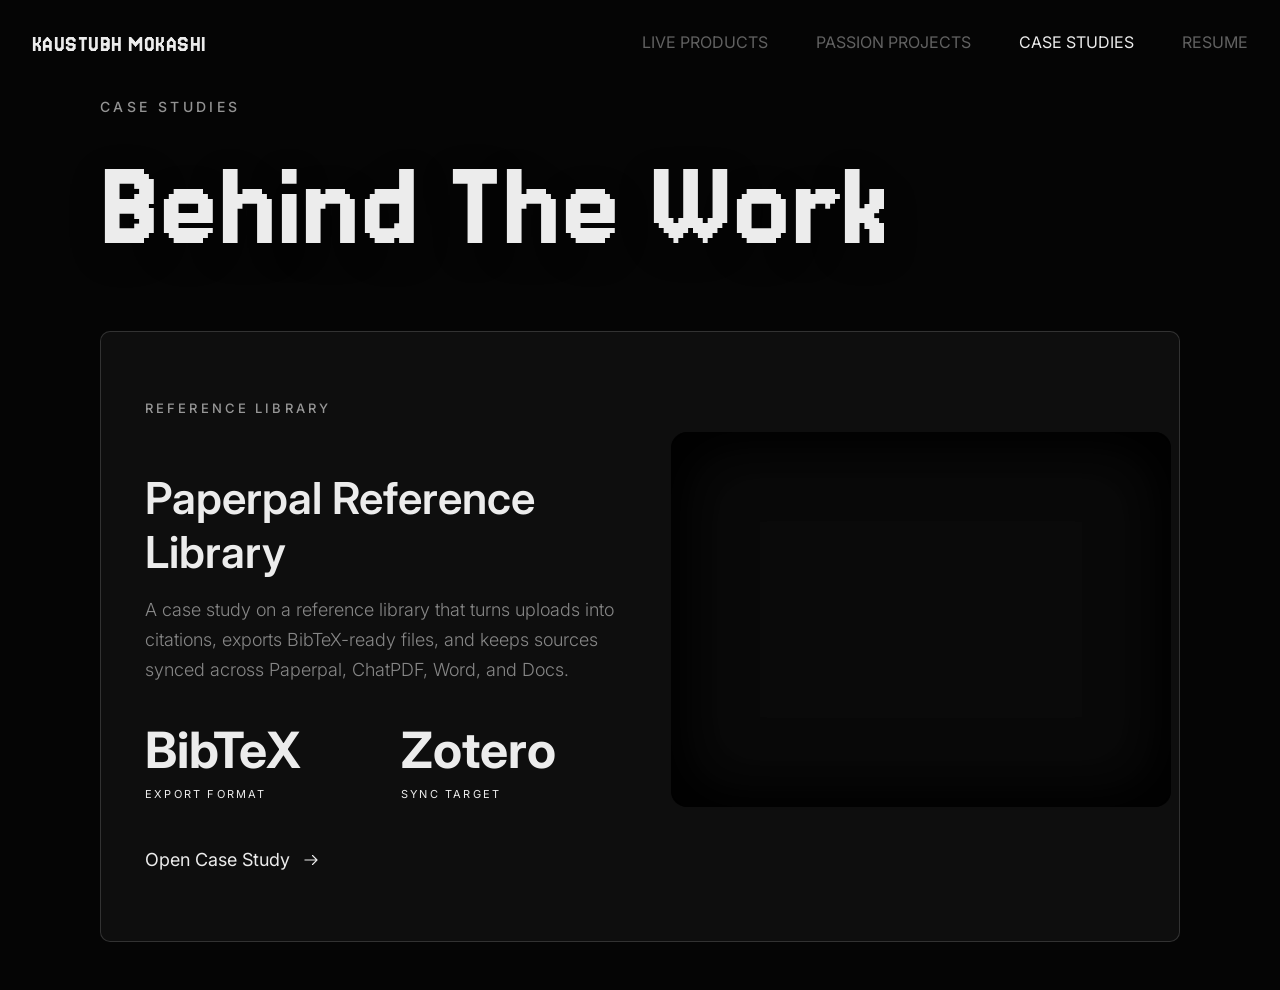
==== commit d570c3dc: "Fix parallax and remove unused assets" ====
--- a/case-studies.html
+++ b/case-studies.html
@@ -50,7 +50,6 @@
       <section
         class="page-panel page-panel-centered page-panel-live"
         aria-label="Case Studies"
-        data-csv="./data/case-studies.csv"
       >
         <p class="page-kicker">Case Studies</p>
         <h1
--- a/styles.css
+++ b/styles.css
@@ -508,6 +508,123 @@
   z-index: 1;
 }
 
+
+.drive-link-subtitle {
+  max-width: 680px;
+  margin: 16px 0 0;
+  color: rgba(236, 236, 236, 0.54);
+  font-size: 18px;
+  line-height: 30px;
+}
+
+.drive-link-tool {
+  margin-top: 32px;
+  width: min(720px, 100%);
+  display: grid;
+  gap: 24px;
+}
+
+.drive-link-panel {
+  align-items: center;
+  text-align: center;
+  font-family: "Inter", sans-serif;
+}
+
+.drive-link-panel .page-heading {
+  font-family: "Jersey 15", sans-serif;
+}
+
+.drive-link-panel .page-heading,
+.drive-link-panel .drive-link-subtitle {
+  text-align: center;
+}
+
+.drive-link-panel .drive-link-tool {
+  margin-left: auto;
+  margin-right: auto;
+}
+
+.drive-link-panel .drive-link-form,
+.drive-link-panel .drive-link-output {
+  text-align: left;
+}
+
+.drive-link-form,
+.drive-link-output {
+  display: grid;
+  gap: 12px;
+  width: 100%;
+}
+
+.drive-link-label {
+  font-size: 12px;
+  letter-spacing: 0.2em;
+  text-transform: uppercase;
+  color: rgba(236, 236, 236, 0.54);
+}
+
+.drive-link-input {
+  width: 100%;
+  padding: 14px 16px;
+  border-radius: 8px;
+  border: 1px solid rgba(236, 236, 236, 0.24);
+  background: rgba(236, 236, 236, 0.04);
+  color: #ececec;
+  font-size: 16px;
+}
+
+.drive-link-input::placeholder {
+  color: rgba(236, 236, 236, 0.4);
+}
+
+.drive-link-input.is-error {
+  border-color: #f61254;
+}
+
+.drive-link-generate,
+.drive-link-copy {
+  border-radius: 8px;
+  border: 1px solid rgba(236, 236, 236, 0.24);
+  background: #ececec;
+  color: #050505;
+  font-size: 16px;
+  font-weight: 500;
+  padding: 12px 18px;
+  cursor: pointer;
+  transition: transform 0.2s ease;
+}
+
+.drive-link-generate:hover,
+.drive-link-copy:hover {
+  transform: translateY(-1px);
+}
+
+.drive-link-copy[disabled] {
+  opacity: 0.5;
+  cursor: not-allowed;
+  transform: none;
+}
+
+.drive-link-output-row {
+  display: grid;
+  grid-template-columns: 1fr auto;
+  gap: 12px;
+  align-items: center;
+}
+
+.drive-link-helper {
+  margin: 0;
+  color: rgba(236, 236, 236, 0.4);
+  font-size: 14px;
+}
+
+.drive-link-error {
+  margin: 0;
+  color: #f61254;
+  font-size: 14px;
+  min-height: 18px;
+}
+
 .product-block {
   width: min(100%, 1080px);
   margin-top: 32px;
@@ -1334,13 +1451,19 @@
 }
 
 .product-visual-image-parallax {
+  position: absolute;
+  top: 50%;
+  left: 50%;
   width: 140%;
   height: 140%;
   min-width: 140%;
   min-height: 140%;
   object-fit: cover;
   object-position: center;
-  transform: translate(var(--parallax-x, 40px), var(--parallax-y, 40px));
+  transform: translate(
+    calc(-50% + var(--parallax-x, 40px)),
+    calc(-50% + var(--parallax-y, 40px))
+  );
   transition: none;
   will-change: transform;
 }
@@ -2235,6 +2358,19 @@
     min-width: 0;
   }
 
+  .drive-link-tool {
+    width: 100%;
+  }
+
+  .drive-link-output-row {
+    grid-template-columns: 1fr;
+  }
+
+  .drive-link-generate,
+  .drive-link-copy {
+    width: 100%;
+  }
+
   .product-block-passion,
   .product-block-live,
   .product-block-featured-passion {
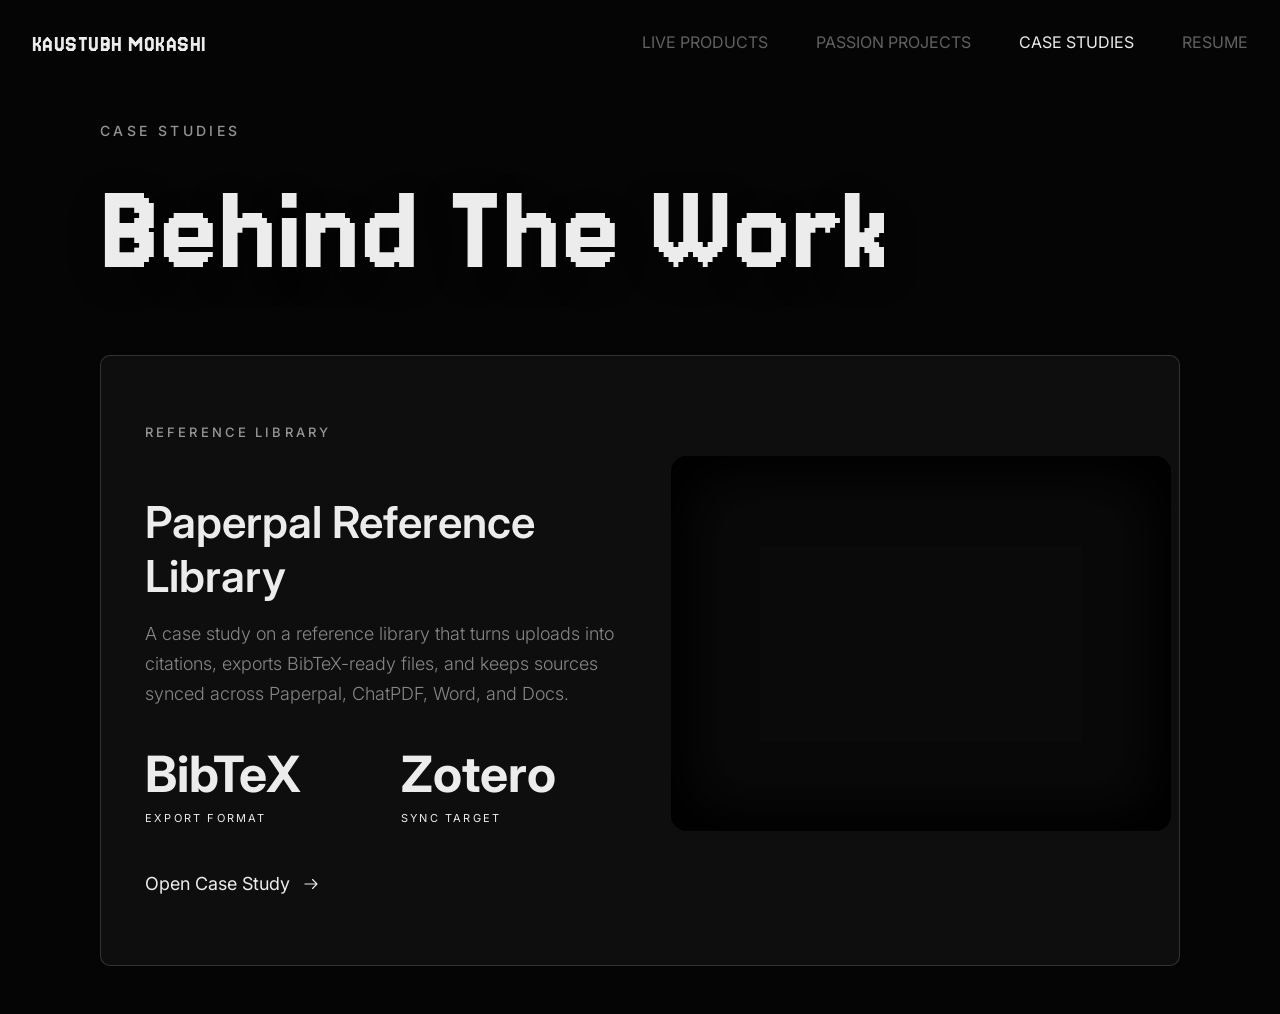
==== commit 64fe71a0: "Add CTA arrow and bump version" ====
--- a/case-studies.html
+++ b/case-studies.html
@@ -256,6 +256,7 @@
         <span class="return-cursor-prompt"></span>
       </span>
     </div>
-    <script src="./script.js?v=20"></script>
+    <script src="./version.js?v=1.0.3"></script>
+    <script src="./script.js?v=1.0.3"></script>
   </body>
 </html>
--- a/styles.css
+++ b/styles.css
@@ -146,10 +146,39 @@
   padding: 8px 16px;
   margin: -8px -16px;
   text-decoration: none;
+  position: relative;
 }
 
 .site-title-link::after {
   inset: 0;
+}
+
+.version-tooltip {
+  position: absolute;
+  top: 100%;
+  left: 0;
+  margin-top: 10px;
+  padding: 6px 10px;
+  background: #ececec;
+  color: #050505;
+  font-family: "Inter", sans-serif;
+  font-size: 12px;
+  line-height: 16px;
+  border-radius: 2px;
+  opacity: 0;
+  visibility: hidden;
+  transform: translateY(4px);
+  pointer-events: none;
+  transition: opacity 0.2s ease, transform 0.2s ease;
+  white-space: nowrap;
+  z-index: 50;
+  display: block;
+}
+
+.site-title-link.show-version .version-tooltip {
+  opacity: 1;
+  visibility: visible;
+  transform: translateY(0);
 }
 
 .top-menu {
